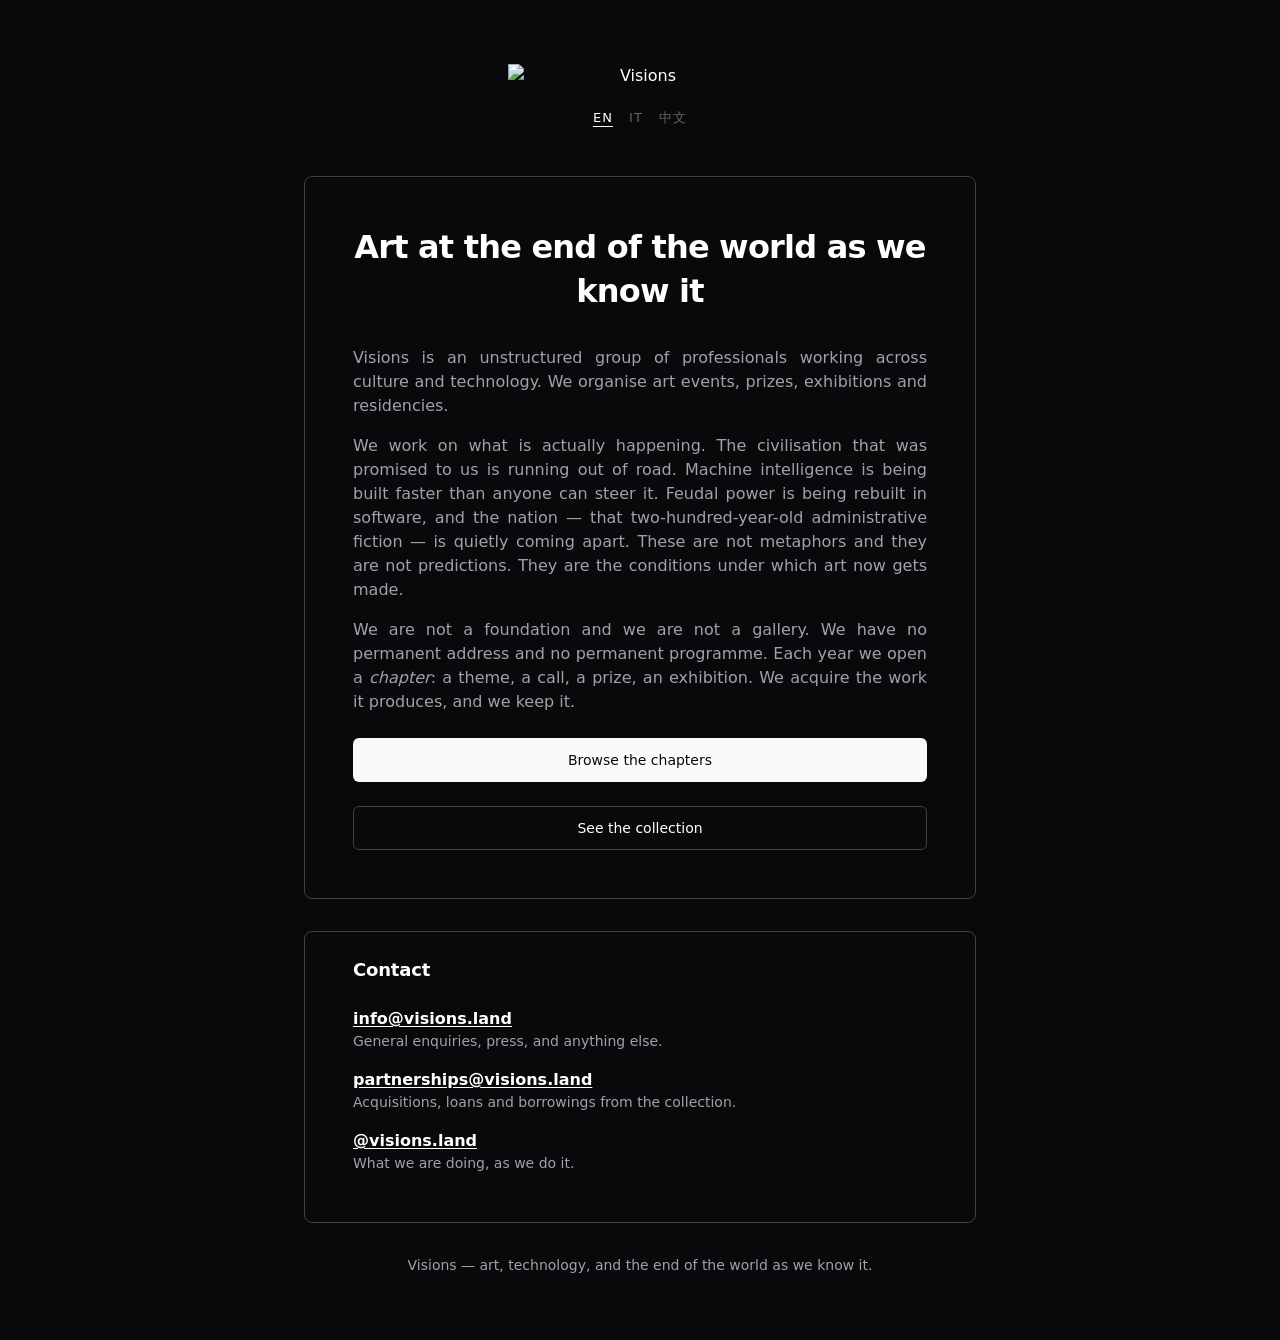
==== index.html @ 0a71414f "First commit." ====
<!DOCTYPE html>
<!--
  GENERATED FILE - do not edit.

  Every word on this page comes from content.toml. Edit that file, then run:

      python3 build.py

  Editing this file directly means losing the change on the next build.
-->
<html lang="en">
  <head>
    <meta charset="UTF-8" />
    <meta name="viewport" content="width=device-width, initial-scale=1.0" />
    <title>Visions — art at the end of the world as we know it</title>
    <meta name="description" content="Visions is an unstructured group of professionals working across culture and technology. We organise art events, prizes, exhibitions and residencies." />
    <meta name="author" content="The Visions Team" />
    <link rel="icon" type="image/svg+xml" href="assets/visions_logo.svg" />

    <meta property="og:type" content="website" />
    <meta property="og:url" content="https://visions.land/" />
    <meta property="og:title" content="Visions — art at the end of the world as we know it" />
    <meta property="og:description" content="Visions is an unstructured group of professionals working across culture and technology. We organise art events, prizes, exhibitions and residencies." />
    <meta property="og:locale" content="en_GB" />
    <meta name="twitter:card" content="summary" />
    <meta name="twitter:title" content="Visions — art at the end of the world as we know it" />
    <meta name="twitter:description" content="Visions is an unstructured group of professionals working across culture and technology. We organise art events, prizes, exhibitions and residencies." />

    <link rel="canonical" href="https://visions.land/" />
    <link rel="alternate" hreflang="en" href="https://visions.land/" />
    <link rel="alternate" hreflang="it" href="https://visions.land/it/" />
    <link rel="alternate" hreflang="zh-Hans" href="https://visions.land/zh/" />
    <link rel="alternate" hreflang="x-default" href="https://visions.land/" />

    <link rel="stylesheet" href="styles.css" />
  </head>

  <body>
    <div class="page">
      <div class="container">
        <header class="masthead masthead--visions">
          <a href="index.html">
            <img src="assets/visions_logo.svg" alt="Visions" />
          </a>
          <nav class="langbar" aria-label="Language">
            <span aria-current="page" lang="en">EN</span>
            <a href="it/index.html" hreflang="it" lang="it">IT</a>
            <a href="zh/index.html" hreflang="zh-Hans" lang="zh-Hans">中文</a>
          </nav>
        </header>

        <main class="card-wrap">
          <article class="card">
            <div class="card-header">
              <h1 class="card-title">Art at the end of the world as we know it</h1>
            </div>

            <div class="card-content">
              <div class="prose">
                <p>Visions is an unstructured group of professionals working across culture
                and technology. We organise art events, prizes, exhibitions and residencies.</p>

                <p>We work on what is actually happening. The civilisation that was promised
                to us is running out of road. Machine intelligence is being built faster than
                anyone can steer it. Feudal power is being rebuilt in software, and the
                nation — that two-hundred-year-old administrative fiction — is quietly coming
                apart. These are not metaphors and they are not predictions. They are the
                conditions under which art now gets made.</p>

                <p>We are not a foundation and we are not a gallery. We have no permanent
                address and no permanent programme. Each year we open a <em>chapter</em>: a
                theme, a call, a prize, an exhibition. We acquire the work it produces, and we
                keep it.</p>
              </div>

              <a href="chapters.html" class="btn btn--primary btn--block">
                Browse the chapters
              </a>

              <a href="collection.html" class="btn btn--outline btn--block">
                See the collection
              </a>
            </div>
          </article>

          <article class="card">
            <div class="card-content">
              <h2 class="section-title">Contact</h2>

              <dl class="contact-list">
                <div>
                  <dt class="contact__address">
                    <a href="mailto:info@visions.land">info@visions.land</a>
                  </dt>
                  <dd class="contact__role">General enquiries, press, and anything else.</dd>
                </div>

                <div>
                  <dt class="contact__address">
                    <a href="mailto:partnerships@visions.land"
                      >partnerships@visions.land</a
                    >
                  </dt>
                  <dd class="contact__role">Acquisitions, loans and borrowings from the collection.</dd>
                </div>

                <div>
                  <dt class="contact__address">
                    <a
                      href="https://instagram.com/visions.land"
                      target="_blank"
                      rel="noopener noreferrer"
                      >@visions.land</a
                    >
                  </dt>
                  <dd class="contact__role">What we are doing, as we do it.</dd>
                </div>
              </dl>
            </div>
          </article>
        </main>

        <footer class="footer">
          <p>Visions — art, technology, and the end of the world as we know it.</p>
        </footer>
      </div>
    </div>
  </body>
</html>
---- styles.css ----
/* ============================================================
   VISIONS — visions.land
   DESIGN SYSTEM — SINGLE SOURCE OF TRUTH
   All colors, fonts, radii, etc. are defined here and only here.
   The structure is carried over from the chapter sites
   (2025.visions.land, 2026.visions.land); the palette is not.
   Those sites each own a hue — amber for 2025, blue for 2026.
   The hub owns none, so it still reads as the institution when a
   fourth chapter arrives in a colour nobody has picked yet.
   To restyle the site, edit the :root block.
   ============================================================ */

:root {
  /* Fonts */
  --font-sans: ui-sans-serif, system-ui, sans-serif, "Apple Color Emoji",
    "Segoe UI Emoji", "Segoe UI Symbol", "Noto Color Emoji";
  --font-mono: ui-monospace, SFMono-Regular, Menlo, Monaco, Consolas,
    "Liberation Mono", "Courier New", monospace;
  /* Simplified-Chinese stack. The Latin stack would fall back per glyph
     anyway, but naming SC faces explicitly — together with lang="zh-Hans"
     on the page — stops a Japanese face resolving for shared ideographs. */
  --font-cjk: ui-sans-serif, system-ui, "PingFang SC", "Hiragino Sans GB",
    "Source Han Sans SC", "Noto Sans SC", "Noto Sans CJK SC",
    "Microsoft YaHei", "Heiti SC", sans-serif;

  --background: #09090b;
  --foreground: #ffffff;

  --card: #09090b;
  --card-foreground: #ffffff;
  --card-border: #3f3f46;

  --primary: #fafafa;
  --primary-foreground: #09090b;

  --secondary: #d4d4d8;
  --secondary-foreground: #09090b;

  --muted: #52525b;
  --muted-foreground: #a1a1aa;

  --accent: #e4e4e7;
  --accent-foreground: #18181b;

  --border: #27272a;
  --ring: #a1a1aa;

  --radius: 0.5rem;
}

/* ----------------------------------------------------------
   RESET
   ---------------------------------------------------------- */

*,
*::before,
*::after {
  box-sizing: border-box;
  border: 0 solid var(--border);
}

* {
  margin: 0;
}

html {
  -webkit-text-size-adjust: 100%;
  line-height: 1.5;
}

body {
  background-color: var(--background);
  color: var(--foreground);
  font-family: var(--font-sans);
  line-height: inherit;
  -webkit-font-smoothing: antialiased;
}

img,
svg {
  display: block;
  max-width: 100%;
  height: auto;
}

button {
  font-family: inherit;
  font-size: 100%;
  line-height: inherit;
  color: inherit;
  background: transparent;
  padding: 0;
  cursor: pointer;
}

a {
  color: inherit;
  text-decoration: underline;
  text-underline-offset: 2px;
}

a:hover {
  color: var(--foreground);
}

ul {
  padding: 0;
  list-style: none;
}

:focus-visible {
  outline: 2px solid var(--ring);
  outline-offset: 2px;
}

/* ----------------------------------------------------------
   LAYOUT
   ---------------------------------------------------------- */

.page {
  min-height: 100vh;
  background-color: var(--background);
}

.container {
  width: 100%;
  margin-inline: auto;
  padding: 4rem 1rem;
}

@media (min-width: 640px) {
  .container {
    max-width: 640px;
  }
}
@media (min-width: 768px) {
  .container {
    max-width: 768px;
  }
}
@media (min-width: 1024px) {
  .container {
    max-width: 1024px;
  }
}
@media (min-width: 1280px) {
  .container {
    max-width: 1280px;
  }
}
@media (min-width: 1400px) {
  .container {
    max-width: 1400px;
  }
}

/* ----------------------------------------------------------
   MASTHEAD
   ---------------------------------------------------------- */

.masthead {
  text-align: center;
  margin-bottom: 3rem;
}

/* A block-level anchor gives the logo a stable containing block, so the
   percentage widths below resolve against the container rather than against
   a shrink-to-fit box. */
.masthead a {
  display: block;
  text-decoration: none;
}

.masthead img {
  width: 100%;
  max-width: 42rem;
  margin-inline: auto;
  object-fit: contain;
}

.masthead--visions img {
  --logo-scale: 2.54545;
  width: calc(100% / var(--logo-scale));
  max-width: calc(42rem / var(--logo-scale));
}

/* ----------------------------------------------------------
   CARD
   ---------------------------------------------------------- */

.card-wrap {
  max-width: 42rem;
  margin-inline: auto;
}

.card {
  padding: 1.5rem;
  overflow: hidden;
  border-radius: var(--radius);
  border: 1px solid var(--card-border);
  background-color: var(--card);
  color: var(--card-foreground);
  box-shadow: 0 1px 2px 0 rgb(0 0 0 / 0.05);
  transition: box-shadow 0.15s ease-in-out;
}

.card:hover {
  box-shadow: 0 10px 15px -3px rgb(0 0 0 / 0.1), 0 4px 6px -4px rgb(0 0 0 / 0.1);
}

.card-header {
  display: flex;
  flex-direction: column;
  gap: 0.375rem;
  padding: 1.5rem 1.5rem 2rem;
  text-align: center;
}

.card-hero {
  margin-inline: auto;
  margin-bottom: 1.5rem;
  width: 100%;
  max-width: 28rem;
  overflow: hidden;
  border-radius: var(--radius);
}

/* The hero is cropped at every viewport: the box is wider than the image's
   2:1 ratio on desktop (cropping top/bottom) and narrower than it on a phone
   in portrait (cropping left/right). Anchoring to the right edge keeps the
   right-hand side of the picture in frame when the crop is horizontal, while
   leaving the vertical crop centred as before. */
.card-hero img {
  width: 100%;
  height: 12rem;
  object-fit: cover;
  object-position: 100% 50%;
}

.card-title {
  font-size: 2rem;
  font-weight: 600;
  line-height: 1.4;
  letter-spacing: -0.025em;
}

.card-content {
  padding: 0 1.5rem 1.5rem;
  display: flex;
  flex-direction: column;
  gap: 1.5rem;
}

/* ----------------------------------------------------------
   PROSE
   ---------------------------------------------------------- */

.prose {
  color: var(--muted-foreground);
  text-align: justify;
  display: flex;
  flex-direction: column;
  gap: 1rem;
}

.prose--tight {
  gap: 0.75rem;
}

.prose p,
.prose li {
  text-align: justify;
}

/* Inline code. The background is the same gray as --border, so code chips sit
   on the one neutral the design system already defines. Sized in `em` so the
   chip tracks whatever text it is embedded in, including the smaller FAQ
   panels. */
code {
  font-family: var(--font-mono);
  font-size: 0.875em;
  color: var(--primary);
  background-color: var(--border);
  border-radius: calc(var(--radius) - 2px);
  padding: 0.15em 0.4em;
  /* Paths and commands are single long tokens; let them break rather than
     overflow the card on narrow viewports. */
  overflow-wrap: break-word;
  /* ...but break them on their own boundaries, never with a hyphen inserted
     into a command. */
  hyphens: none;
  -webkit-hyphens: none;
}

.note {
  font-size: 0.875rem;
  color: var(--muted-foreground);
  text-align: justify;
}

.disc {
  list-style: disc;
  padding-left: 1.25rem;
  display: flex;
  flex-direction: column;
  gap: 0.25rem;
}

.plain {
  display: flex;
  flex-direction: column;
  gap: 0.25rem;
}

.lead-in {
  margin-bottom: 0.5rem;
}

/* ----------------------------------------------------------
   BUTTONS
   ---------------------------------------------------------- */

.btn {
  display: inline-flex;
  align-items: center;
  justify-content: center;
  gap: 0.5rem;
  white-space: nowrap;
  border-radius: calc(var(--radius) - 2px);
  font-size: 0.875rem;
  font-weight: 500;
  text-decoration: none;
  transition: all 0.2s ease-in-out;
  height: 2.75rem;
  padding-inline: 2rem;
}

.btn--block {
  width: 100%;
  display: flex;
}

.btn--primary {
  background-color: var(--primary);
  color: var(--primary-foreground);
}

/* The chapter sites brighten the primary button on hover. This palette's
   primary is already near-white, so brightness(1.1) is invisible; step down
   to the secondary instead, which registers. */
.btn--primary:hover {
  background-color: var(--secondary);
  color: var(--primary-foreground);
}

.btn--outline {
  border: 1px solid var(--card-border);
  background-color: var(--background);
  color: var(--foreground);
}

.btn--outline:hover {
  background-color: var(--accent);
  color: var(--accent-foreground);
  filter: brightness(1.1);
}

.btn:disabled,
.btn[aria-disabled="true"] {
  pointer-events: none;
  opacity: 0.5;
}

.btn-link {
  display: block;
  text-decoration: none;
}

/* ----------------------------------------------------------
   FOOTER
   ---------------------------------------------------------- */

.footer {
  max-width: 42rem;
  margin: 2rem auto 0;
  text-align: center;
  font-size: 0.875rem;
  color: var(--muted-foreground);
}

.footer a {
  color: inherit;
}

/* ----------------------------------------------------------
   HUB COMPONENTS
   The chapter sites are one card on one page. The hub indexes
   things, so it needs structures they do not have: more than
   one card per page, a language bar, and two kinds of list.
   ---------------------------------------------------------- */

.card + .card {
  margin-top: 2rem;
}

.section-title {
  font-size: 1.125rem;
  font-weight: 600;
  letter-spacing: -0.01em;
}

/* ---------- language bar ----------

   Each language is a real generated page, so switching is three ordinary
   links and needs no JavaScript. The current language is a <span>, not a
   link to itself. */

.langbar {
  display: flex;
  justify-content: center;
  align-items: baseline;
  gap: 1rem;
  margin-top: 1.25rem;
  font-size: 0.8125rem;
  letter-spacing: 0.08em;
}

.langbar a,
.langbar span {
  text-decoration: none;
  color: var(--muted-foreground);
  opacity: 0.6;
  transition: opacity 0.15s ease-in-out, color 0.15s ease-in-out;
}

.langbar a:hover {
  opacity: 1;
  color: var(--foreground);
}

.langbar [aria-current="page"] {
  opacity: 1;
  color: var(--foreground);
  text-decoration: underline;
  text-underline-offset: 4px;
}

/* ---------- chapter archive ---------- */

.chapter-list {
  display: flex;
  flex-direction: column;
  gap: 0.75rem;
}

/* Each entry borrows the primary colour of its own chapter's site, handed in
   by the build as --chapter-accent, so the archive reads as a row of coloured
   spines on an otherwise hue-free page. A chapter without one falls back to
   the neutral border the rest of the hub uses. */
.chapter {
  display: block;
  padding: 1rem;
  text-decoration: none;
  border: 1px solid var(--chapter-accent, var(--border));
  border-radius: calc(var(--radius) - 2px);
  transition: border-color 0.15s ease-in-out, background-color 0.15s ease-in-out;
}

/* The border is already the accent at rest, so hover cannot signal by changing
   it. A faint wash does the work instead, and still reads on the entries that
   have no accent. */
.chapter:hover {
  border-color: var(--chapter-accent, var(--card-border));
  background-color: rgb(255 255 255 / 0.04);
  color: var(--foreground);
}

.chapter__head {
  display: flex;
  flex-wrap: wrap;
  align-items: baseline;
  gap: 0.5rem 0.75rem;
}

.chapter__title {
  font-weight: 600;
}

.chapter__meta {
  font-family: var(--font-mono);
  font-size: 0.75rem;
  color: var(--muted-foreground);
}

/* A single line of description, so unlike .prose it must not be justified. */
.chapter__note {
  display: block;
  margin-top: 0.375rem;
  font-size: 0.875rem;
  color: var(--muted-foreground);
  text-align: left;
}

/* A chapter whose site is not online yet. The build renders it as a <div>
   rather than an <a>, so there is nothing to click and nothing to focus;
   this mirrors how .btn[aria-disabled] reads. */
.chapter--soon {
  pointer-events: none;
  opacity: 0.5;
}

.badge {
  font-family: var(--font-mono);
  font-size: 0.6875rem;
  text-transform: uppercase;
  letter-spacing: 0.08em;
  padding: 0.15em 0.45em;
  border: 1px solid var(--border);
  border-radius: calc(var(--radius) - 4px);
  color: var(--muted-foreground);
}

/* ---------- the collection ---------- */

.work-list {
  display: flex;
  flex-direction: column;
  gap: 1.5rem;
  /* The reset zeroes <ul> only; this list is an <ol>, because the order
     (newest acquisition first) is part of what it says. */
  padding: 0;
  list-style: none;
}

.work {
  padding-top: 1.5rem;
  border-top: 1px solid var(--border);
}

.work-list > li:first-child .work {
  padding-top: 0;
  border-top: 0;
}

.work__title {
  font-size: 1.0625rem;
  font-weight: 600;
  line-height: 1.4;
}

.work__meta {
  display: flex;
  flex-direction: column;
  gap: 0.375rem;
  margin-top: 0.75rem;
  font-size: 0.875rem;
}

.work__row {
  display: flex;
  flex-wrap: wrap;
  gap: 0.25rem 0.75rem;
}

.work__meta dt {
  flex: 0 0 9rem;
  font-family: var(--font-mono);
  font-size: 0.75rem;
  text-transform: uppercase;
  letter-spacing: 0.06em;
  color: var(--muted-foreground);
  padding-top: 0.2em;
}

.work__meta dd {
  flex: 1 1 12rem;
}

.work__note {
  margin-top: 0.75rem;
  font-size: 0.875rem;
  color: var(--muted-foreground);
  text-align: left;
}

/* ---------- contacts ---------- */

.contact-list {
  display: flex;
  flex-direction: column;
  gap: 1rem;
}

.contact__address {
  font-weight: 600;
}

.contact__role {
  font-size: 0.875rem;
  color: var(--muted-foreground);
}

/* ----------------------------------------------------------
   NARROW VIEWPORTS (phone, portrait)
   ---------------------------------------------------------- */

/* Justified text only looks right when the measure is wide enough for the
   browser to absorb the slack of each line into the word-gaps unnoticed. In
   portrait the three nested gutters (container + card + card-content) spend
   ~160px of a ~390px viewport, leaving a ~230px measure — around 30 characters
   per line, where a single long word tears a visible river open.

   Three things widen the measure in characters: narrower gutters, type that
   scales down with the viewport, and hyphenation, which gives the justifier
   break points *inside* long words. The last is what actually closes the gaps;
   it relies on <html lang="en">, which the pages set. */
@media (max-width: 640px) {
  .container {
    padding-inline: 0.75rem;
  }

  .card {
    padding: 0.75rem;
  }

  .card-header {
    padding: 0.75rem 0.75rem 1.5rem;
  }

  .card-content {
    padding: 0 0.75rem 0.75rem;
  }

  /* ~13px at 390px wide, growing to the full 16px by the time the viewport is
     roughly 470px, where the measure no longer needs the help. */
  .prose,
  .note {
    font-size: clamp(0.8125rem, 3.4vw, 1rem);
  }

  .prose p,
  .prose li,
  .note {
    hyphens: auto;
    -webkit-hyphens: auto;
    hyphenate-limit-chars: 6 3 3;
  }

  /* A last resort for anything the hyphenator cannot break, such as a URL:
     overflow rather than a line with two words on it. */
  .prose p,
  .prose li {
    overflow-wrap: break-word;
  }

  .card-title {
    font-size: 1.625rem;
  }
}

/* ----------------------------------------------------------
   CHINESE TYPOGRAPHY

   The rules above are tuned for Latin text. Han glyphs are full-width and
   need different treatment, and the narrow-viewport block in particular is
   actively wrong for them: it turns on automatic hyphenation, which CJK
   never uses, and drops the type to 13px, below which Han is illegible.

   These selectors carry an attribute and a class, so they outrank the
   rules they correct regardless of source order.
   ---------------------------------------------------------- */

html[lang="zh-Hans"] {
  font-family: var(--font-cjk);
}

html[lang="zh-Hans"] .prose p,
html[lang="zh-Hans"] .prose li,
html[lang="zh-Hans"] .note,
html[lang="zh-Hans"] .chapter__note,
html[lang="zh-Hans"] .work__note {
  /* CJK justifies natively and well, so text-align: justify stays. */
  line-height: 1.85;
  hyphens: none;
  -webkit-hyphens: none;
  word-break: normal;
  line-break: strict;
}

html[lang="zh-Hans"] .card-title,
html[lang="zh-Hans"] .section-title,
html[lang="zh-Hans"] .work__title {
  /* The Latin -0.025em tracking crowds Han glyphs. */
  letter-spacing: normal;
  line-height: 1.5;
}

@media (max-width: 640px) {
  html[lang="zh-Hans"] .prose p,
  html[lang="zh-Hans"] .prose li,
  html[lang="zh-Hans"] .note {
    hyphens: none;
    -webkit-hyphens: none;
    font-size: clamp(0.875rem, 3.6vw, 1rem);
  }
}

/* ----------------------------------------------------------
   NARROW VIEWPORTS — HUB COMPONENTS
   ---------------------------------------------------------- */

@media (max-width: 640px) {
  /* Two columns of field/value do not fit a phone; stack them. */
  .work__meta dt {
    flex: 1 0 100%;
  }

  .work__meta dd {
    flex: 1 0 100%;
  }
}

/* ----------------------------------------------------------
   ACCESSIBILITY
   ---------------------------------------------------------- */

@media (prefers-reduced-motion: reduce) {
  *,
  *::before,
  *::after {
    transition-duration: 0.01ms !important;
    animation-duration: 0.01ms !important;
  }
  html {
    scroll-behavior: auto !important;
  }
}
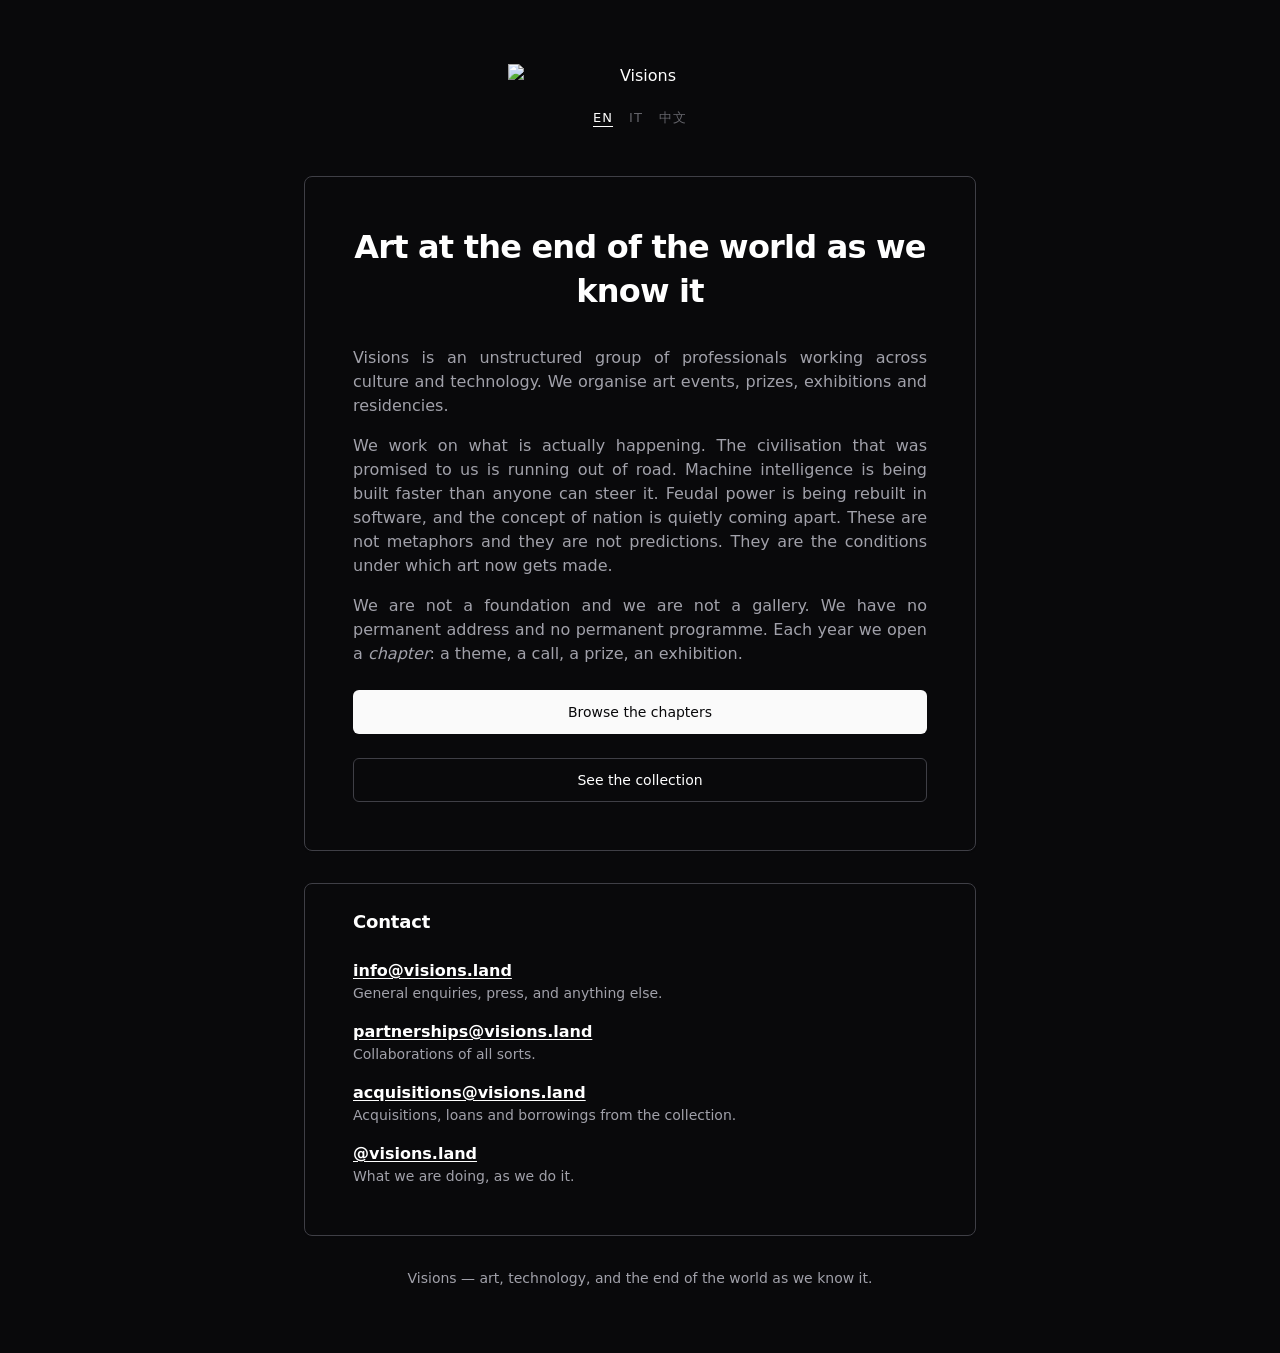
==== commit d4596829: "Small changes again." ====
--- a/index.html
+++ b/index.html
@@ -63,14 +63,13 @@
                 <p>We work on what is actually happening. The civilisation that was promised
                 to us is running out of road. Machine intelligence is being built faster than
                 anyone can steer it. Feudal power is being rebuilt in software, and the
-                nation — that two-hundred-year-old administrative fiction — is quietly coming
+                concept of nation is quietly coming
                 apart. These are not metaphors and they are not predictions. They are the
                 conditions under which art now gets made.</p>
 
                 <p>We are not a foundation and we are not a gallery. We have no permanent
                 address and no permanent programme. Each year we open a <em>chapter</em>: a
-                theme, a call, a prize, an exhibition. We acquire the work it produces, and we
-                keep it.</p>
+                theme, a call, a prize, an exhibition.</p>
               </div>
 
               <a href="chapters.html" class="btn btn--primary btn--block">
@@ -101,6 +100,15 @@
                       >partnerships@visions.land</a
                     >
                   </dt>
+                  <dd class="contact__role">Collaborations of all sorts.</dd>
+                </div>
+
+                <div>
+                  <dt class="contact__address">
+                    <a href="mailto:acquisitions@visions.land"
+                      >acquisitions@visions.land</a
+                    >
+                  </dt>
                   <dd class="contact__role">Acquisitions, loans and borrowings from the collection.</dd>
                 </div>
 
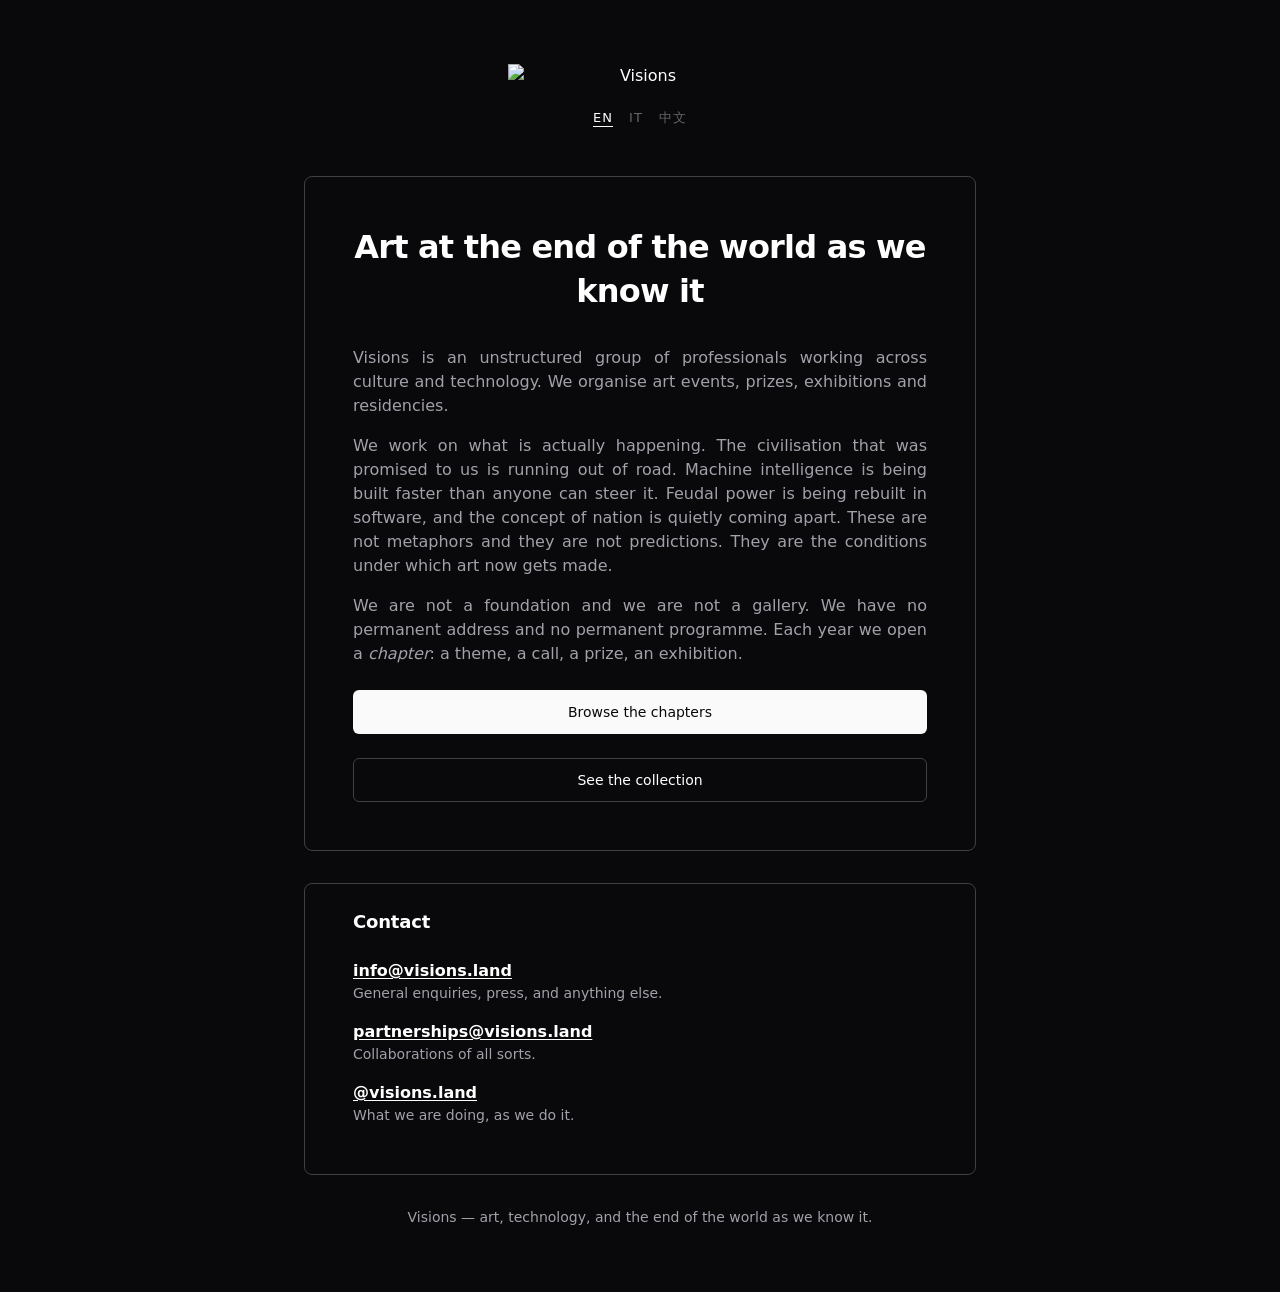
==== commit f8954859: "Small changes again." ====
--- a/index.html
+++ b/index.html
@@ -105,15 +105,6 @@
 
                 <div>
                   <dt class="contact__address">
-                    <a href="mailto:acquisitions@visions.land"
-                      >acquisitions@visions.land</a
-                    >
-                  </dt>
-                  <dd class="contact__role">Acquisitions, loans and borrowings from the collection.</dd>
-                </div>
-
-                <div>
-                  <dt class="contact__address">
                     <a
                       href="https://instagram.com/visions.land"
                       target="_blank"
